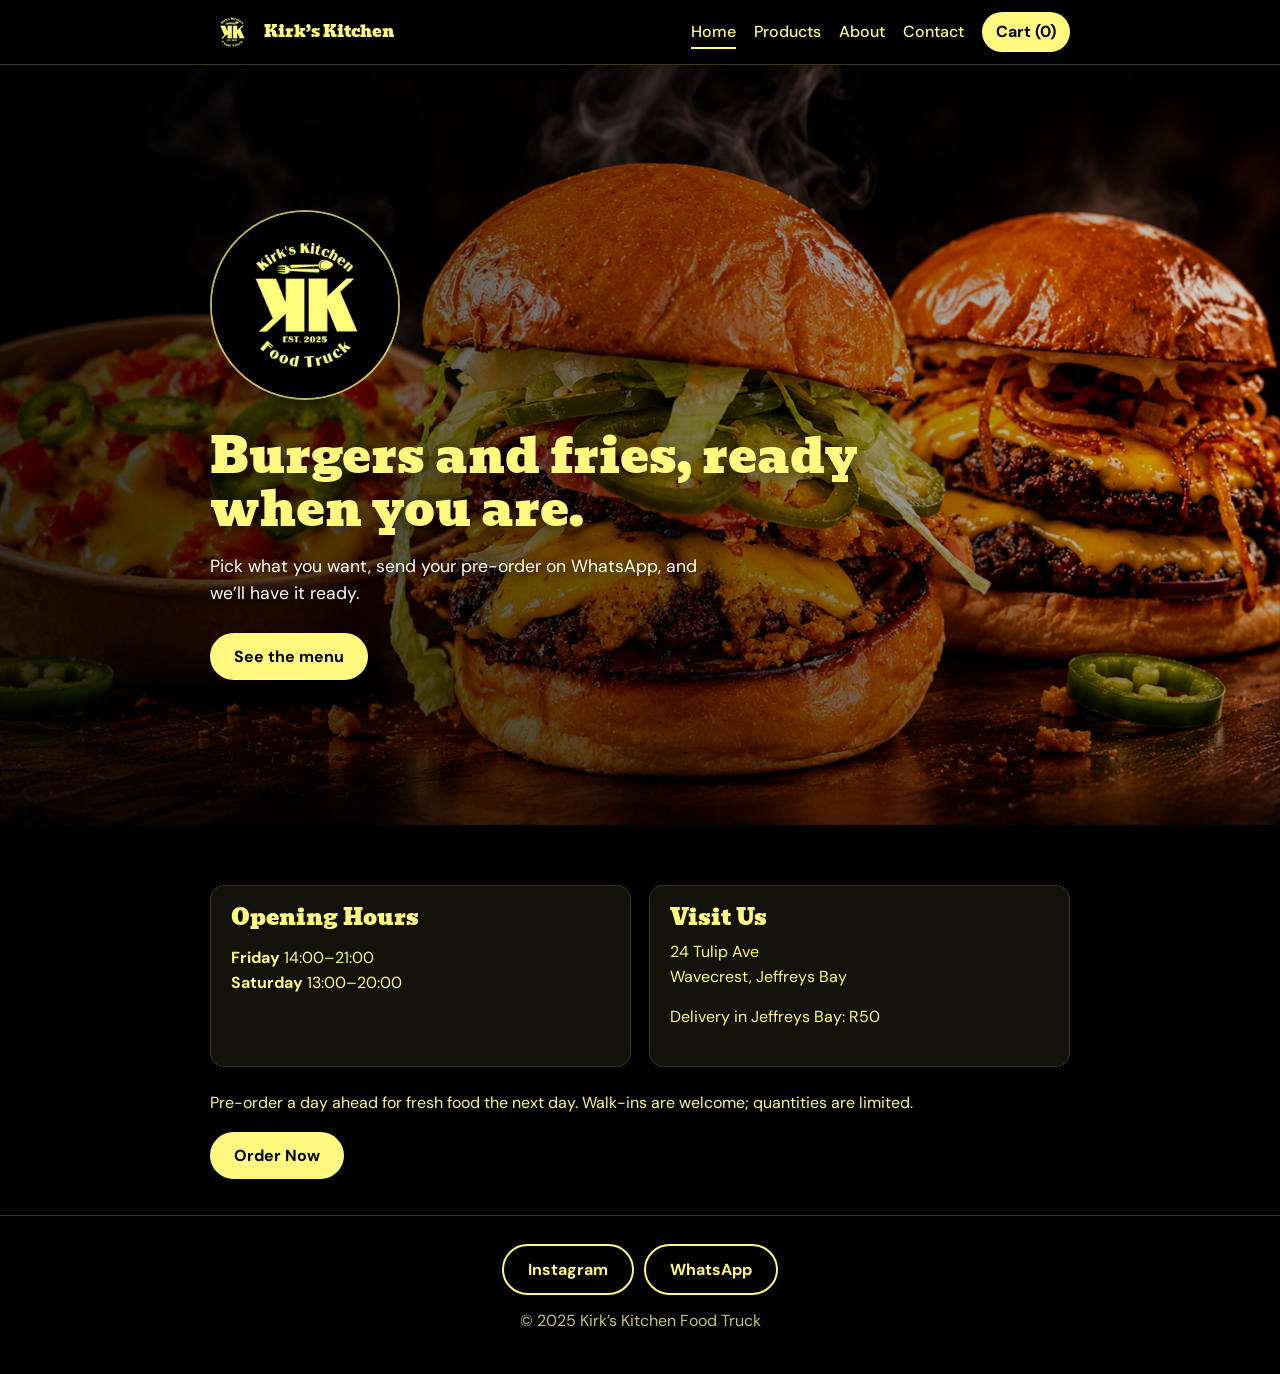
==== index.html @ d5ca97c8 "Add files via upload" ====
<!DOCTYPE html>
<html lang="en">
<head>
  <meta charset="utf-8">
  <meta name="viewport" content="width=device-width, initial-scale=1">
  <link rel="icon" type="image/png" href="logo.png">
  <meta name="description" content="Burgers and fries from Kirk’s Kitchen. Pre-order online for pickup.">
  <title>Kirk’s Kitchen – Home</title>
  <link rel="preconnect" href="https://fonts.googleapis.com">
  <link rel="preconnect" href="https://fonts.gstatic.com" crossorigin>
  <link href="https://fonts.googleapis.com/css2?family=Bevan&family=DM+Sans:wght@400;500;700&display=swap" rel="stylesheet">
  <link rel="stylesheet" href="site.css">
  <script src="site.js" defer></script>
</head>
<body>
  <header><div class="wrap">
    <a class="brand" href="index.html"><img src="logo.png" alt=""><span>Kirk’s Kitchen</span></a>
    <nav aria-label="Main"><a href="index.html" aria-current="page">Home</a><a href="products.html">Products</a><a href="about.html">About</a><a href="contact.html">Contact</a><a class="cartlink" href="cart.html">Cart (<span data-cart-count>0</span>)</a></nav>
  </div></header>
  <p id="site-error" class="err site-error wrap" role="alert" hidden></p>
  <main>
    <section class="hero">
      <img class="hero-photo" src="Assets/hero%20img.png" alt="" aria-hidden="true">
      <div class="wrap hero-content">
        <img class="hero-logo" src="logo.png" alt="Kirk’s Kitchen logo">
        <h1>Burgers and fries, ready when you are.</h1>
        <p>Pick what you want, send your pre-order on WhatsApp, and we’ll have it ready.</p>
        <a class="btn" href="products.html">See the menu</a>
      </div>
    </section>
    <section class="home-details"><div class="wrap">
      <div class="info-grid">
        <div class="panel">
          <h2>Opening Hours</h2>
          <p><strong>Friday</strong> 14:00–21:00<br><strong>Saturday</strong> 13:00–20:00</p>
        </div>
        <div class="panel">
          <h2>Visit Us</h2>
          <address>24 Tulip Ave<br>Wavecrest, Jeffreys Bay</address>
          <p>Delivery in Jeffreys Bay: R50</p>
        </div>
      </div>
      <p>Pre-order a day ahead for fresh food the next day. Walk-ins are welcome; quantities are limited.</p>
      <a class="btn" href="products.html">Order Now</a>
    </div></section>
  </main>
  <footer><div class="wrap">
    <div class="row"><a class="btn ghost" href="https://www.instagram.com/kirk.skitchen" target="_blank" rel="noopener">Instagram</a><a class="btn ghost" href="https://wa.me/27817310083" target="_blank" rel="noopener">WhatsApp</a></div>
    <div>© 2025 Kirk’s Kitchen Food Truck</div>
  </div></footer>
</body>
</html>
---- site.css ----
:root {
  color-scheme: dark;
  --bg: #000;
  --ink: #fffa7f;
  --dim: #c9c56a;
  --line: #3a3920;
  --panel: #12120a;
  --on: #000;
  box-sizing: border-box;
}

*, *::before, *::after { box-sizing: inherit; }
html { scroll-behavior: smooth; }
@keyframes rise-in {
  from { opacity: 0; transform: translateY(14px); }
  to { opacity: 1; transform: translateY(0); }
}
@keyframes hero-photo-in {
  from { opacity: .65; }
  to { opacity: 1; }
}
@keyframes hero-photo-drift {
  from { transform: scale(1); }
  to { transform: scale(1.045); }
}
body {
  margin: 0;
  background: var(--bg);
  color: var(--ink);
  font: 400 1rem/1.55 "DM Sans", system-ui, sans-serif;
}
h1, h2, h3 {
  margin: 0;
  font-family: Bevan, Georgia, serif;
  font-weight: 400;
  line-height: 1.1;
}
a { color: inherit; }
:focus-visible { outline: 3px solid var(--ink); outline-offset: 3px; }
.wrap { max-width: 900px; margin: 0 auto; padding: 0 20px; }

header {
  position: sticky;
  top: 0;
  z-index: 5;
  background: var(--bg);
  border-bottom: 1px solid var(--line);
}
header .wrap { display: flex; align-items: center; gap: 14px; min-height: 64px; }
header img { width: 44px; height: 44px; border-radius: 50%; }
header .brand {
  display: flex;
  align-items: center;
  gap: 10px;
  font-family: Bevan, Georgia, serif;
  text-decoration: none;
  white-space: nowrap;
}
nav {
  display: flex;
  align-items: center;
  gap: 18px;
  margin-left: auto;
  font-weight: 500;
}
nav a {
  position: relative;
  text-decoration: none;
  white-space: nowrap;
}
nav a:not(.cartlink)::after {
  position: absolute;
  right: 0;
  bottom: -5px;
  left: 0;
  height: 2px;
  background: var(--ink);
  content: "";
  transform: scaleX(0);
  transform-origin: left;
  transition: transform 180ms ease;
}
nav a:not(.cartlink):hover::after,
nav a:not(.cartlink)[aria-current="page"]::after { transform: scaleX(1); }
.cartlink {
  padding: 8px 14px;
  border-radius: 99px;
  background: var(--ink);
  color: var(--on);
  font-weight: 700;
  transition: transform 180ms ease, box-shadow 180ms ease;
}

main { min-height: 55vh; animation: rise-in 550ms ease-out both; }
section { padding: 36px 0; }
.hero {
  position: relative;
  display: grid;
  align-items: center;
  min-height: min(760px, calc(100vh - 64px));
  min-height: min(760px, calc(100svh - 64px));
  overflow: hidden;
  padding: clamp(44px, 7vw, 88px) 0;
  background: #17130f;
  text-align: left;
}
.hero::before {
  position: absolute;
  z-index: 1;
  inset: 0;
  background:
    linear-gradient(90deg, rgb(0 0 0 / 78%), rgb(0 0 0 / 48%) 56%, rgb(0 0 0 / 15%)),
    linear-gradient(0deg, rgb(0 0 0 / 35%), transparent 48%);
  content: "";
}
.hero img { width: min(300px, 72vw); height: auto; border-radius: 50%; }
.hero .hero-photo {
  position: absolute;
  z-index: 0;
  inset: 0;
  width: 100%;
  height: 100%;
  aspect-ratio: auto;
  border-radius: 0;
  object-fit: cover;
  box-shadow: none;
  animation: hero-photo-in 900ms ease-out both, hero-photo-drift 24s ease-in-out 900ms infinite alternate;
}
.hero-content { position: relative; z-index: 2; width: 100%; }
.hero img.hero-logo {
  width: min(190px, 42vw);
  margin: 0 0 24px;
  border: 2px solid rgb(255 250 127 / 72%);
  animation: rise-in 650ms 100ms ease-out both;
}
.hero h1 {
  max-width: 22ch;
  margin: 0;
  font-size: clamp(1.9rem, 7vw, 3rem);
  text-shadow: 0 2px 18px rgb(0 0 0 / 60%);
  animation: rise-in 650ms 200ms ease-out both;
}
.hero p {
  max-width: 42ch;
  margin: 16px 0 26px;
  color: #fff;
  font-size: 1.1rem;
  text-shadow: 0 2px 12px rgb(0 0 0 / 70%);
  animation: rise-in 650ms 300ms ease-out both;
}
.hero .btn { animation: rise-in 650ms 400ms ease-out both; }
h2 { margin-bottom: 10px; font-size: 1.9rem; }
h3 { font-size: 1.2rem; }
.btn {
  display: inline-block;
  border: 0;
  border-radius: 99px;
  padding: 13px 24px;
  background: var(--ink);
  color: var(--on);
  cursor: pointer;
  font: 700 1rem "DM Sans", sans-serif;
  text-decoration: none;
  transition: transform 180ms ease, box-shadow 180ms ease, background-color 180ms ease;
}
.btn.ghost { border: 2px solid var(--ink); background: none; color: var(--ink); }
.cat { margin: 30px 0 4px; color: var(--dim); font: 1.25rem Bevan, Georgia, serif; }
.item {
  display: grid;
  grid-template-columns: 1fr auto;
  align-items: center;
  gap: 4px 16px;
  padding: 16px 0;
  border-bottom: 1px solid var(--line);
  animation: rise-in 450ms ease-out both;
}
.item p { grid-column: 1; margin: 2px 0 0; color: var(--dim); font-size: .95rem; }
.item .price { font-size: 1.1rem; font-weight: 700; }
.item .act {
  display: flex;
  grid-column: 2;
  grid-row: 1 / span 2;
  flex-direction: column;
  align-items: flex-end;
  gap: 8px;
}
.qty { display: flex; align-items: center; gap: 10px; }
.qty button {
  width: 38px;
  height: 38px;
  border: 2px solid var(--ink);
  border-radius: 50%;
  background: none;
  color: var(--ink);
  cursor: pointer;
  font: 700 1.2rem/1 "DM Sans";
  transition: transform 160ms ease, background-color 160ms ease;
}
.qty output { min-width: 1.4ch; text-align: center; font-weight: 700; }
.add { padding: 9px 18px; }
.panel { padding: 20px; border: 1px solid var(--line); border-radius: 14px; background: var(--panel); }
.info-grid { display: grid; grid-template-columns: repeat(2, minmax(0, 1fr)); gap: 18px; margin: 24px 0; }
.info-grid h2 { font-size: 1.35rem; }
address { font-style: normal; }
.lines { margin: 0 0 14px; padding: 0; list-style: none; }
.lines li {
  display: flex;
  justify-content: space-between;
  gap: 12px;
  padding: 8px 0;
  border-bottom: 1px dashed var(--line);
  animation: rise-in 350ms ease-out both;
}
.total { display: flex; justify-content: space-between; margin-bottom: 18px; font-size: 1.2rem; font-weight: 700; }
label { display: block; margin: 12px 0 4px; font-weight: 500; }
input, textarea {
  width: 100%;
  padding: 11px 12px;
  border: 2px solid var(--line);
  border-radius: 10px;
  background: #000;
  color: var(--ink);
  font: inherit;
}
input:focus, textarea:focus { border-color: var(--ink); outline: none; }
.err { min-height: 1.4em; margin: 10px 0 0; color: #ffb4a8; }
.done { display: none; margin-top: 18px; }
.done textarea { height: 170px; margin: 8px 0 12px; }
.row { display: flex; flex-wrap: wrap; gap: 10px; }
.contact-actions { margin-top: 18px; }
footer {
  padding: 28px 0 40px;
  border-top: 1px solid var(--line);
  color: var(--dim);
  text-align: center;
}
footer .row { justify-content: center; margin-bottom: 14px; }
.bar {
  position: fixed;
  z-index: 6;
  right: 0;
  bottom: 0;
  left: 0;
  display: none;
  align-items: center;
  justify-content: space-between;
  padding: 10px 20px calc(10px + env(safe-area-inset-bottom, 0px));
  background: var(--ink);
  color: var(--on);
  font-weight: 700;
  text-decoration: none;
}
.site-error { max-width: 900px; }

@media (hover: hover) {
  nav .cartlink:hover { transform: translateY(-2px); box-shadow: 0 6px 18px rgb(255 250 127 / 20%); }
  .btn:hover { transform: translateY(-2px); box-shadow: 0 10px 24px rgb(0 0 0 / 28%); }
  .item:hover { border-bottom-color: var(--ink); background: rgb(255 250 127 / 3%); }
  .qty button:hover { transform: scale(1.08); background: rgb(255 250 127 / 12%); }
}
.btn:active, .cartlink:active { transform: translateY(0) scale(.98); }

@media (max-width: 700px) {
  header .wrap { flex-wrap: wrap; justify-content: center; gap: 8px; padding-top: 8px; padding-bottom: 8px; }
  header img { width: 38px; height: 38px; }
  nav { width: 100%; justify-content: center; gap: 10px; margin-left: 0; font-size: .9rem; }
  nav .cartlink { padding: 7px 10px; }
  .hero { min-height: calc(100vh - 100px); min-height: calc(100svh - 100px); }
  .hero::before {
    background:
      linear-gradient(180deg, rgb(0 0 0 / 48%), rgb(0 0 0 / 62%)),
      linear-gradient(0deg, rgb(0 0 0 / 28%), transparent 55%);
  }
  .hero-content { text-align: center; }
  .hero img.hero-logo { margin: 0 auto 24px; }
  .hero h1, .hero p { margin-left: auto; margin-right: auto; }
  .info-grid { grid-template-columns: 1fr; }
}
@media (max-width: 360px) {
  nav { gap: 7px; font-size: .82rem; }
}
@media (prefers-reduced-motion: reduce) {
  *, *::before, *::after {
    animation-delay: 0ms !important;
    animation-duration: .01ms !important;
    animation-iteration-count: 1 !important;
    scroll-behavior: auto !important;
    transition-duration: .01ms !important;
  }
}
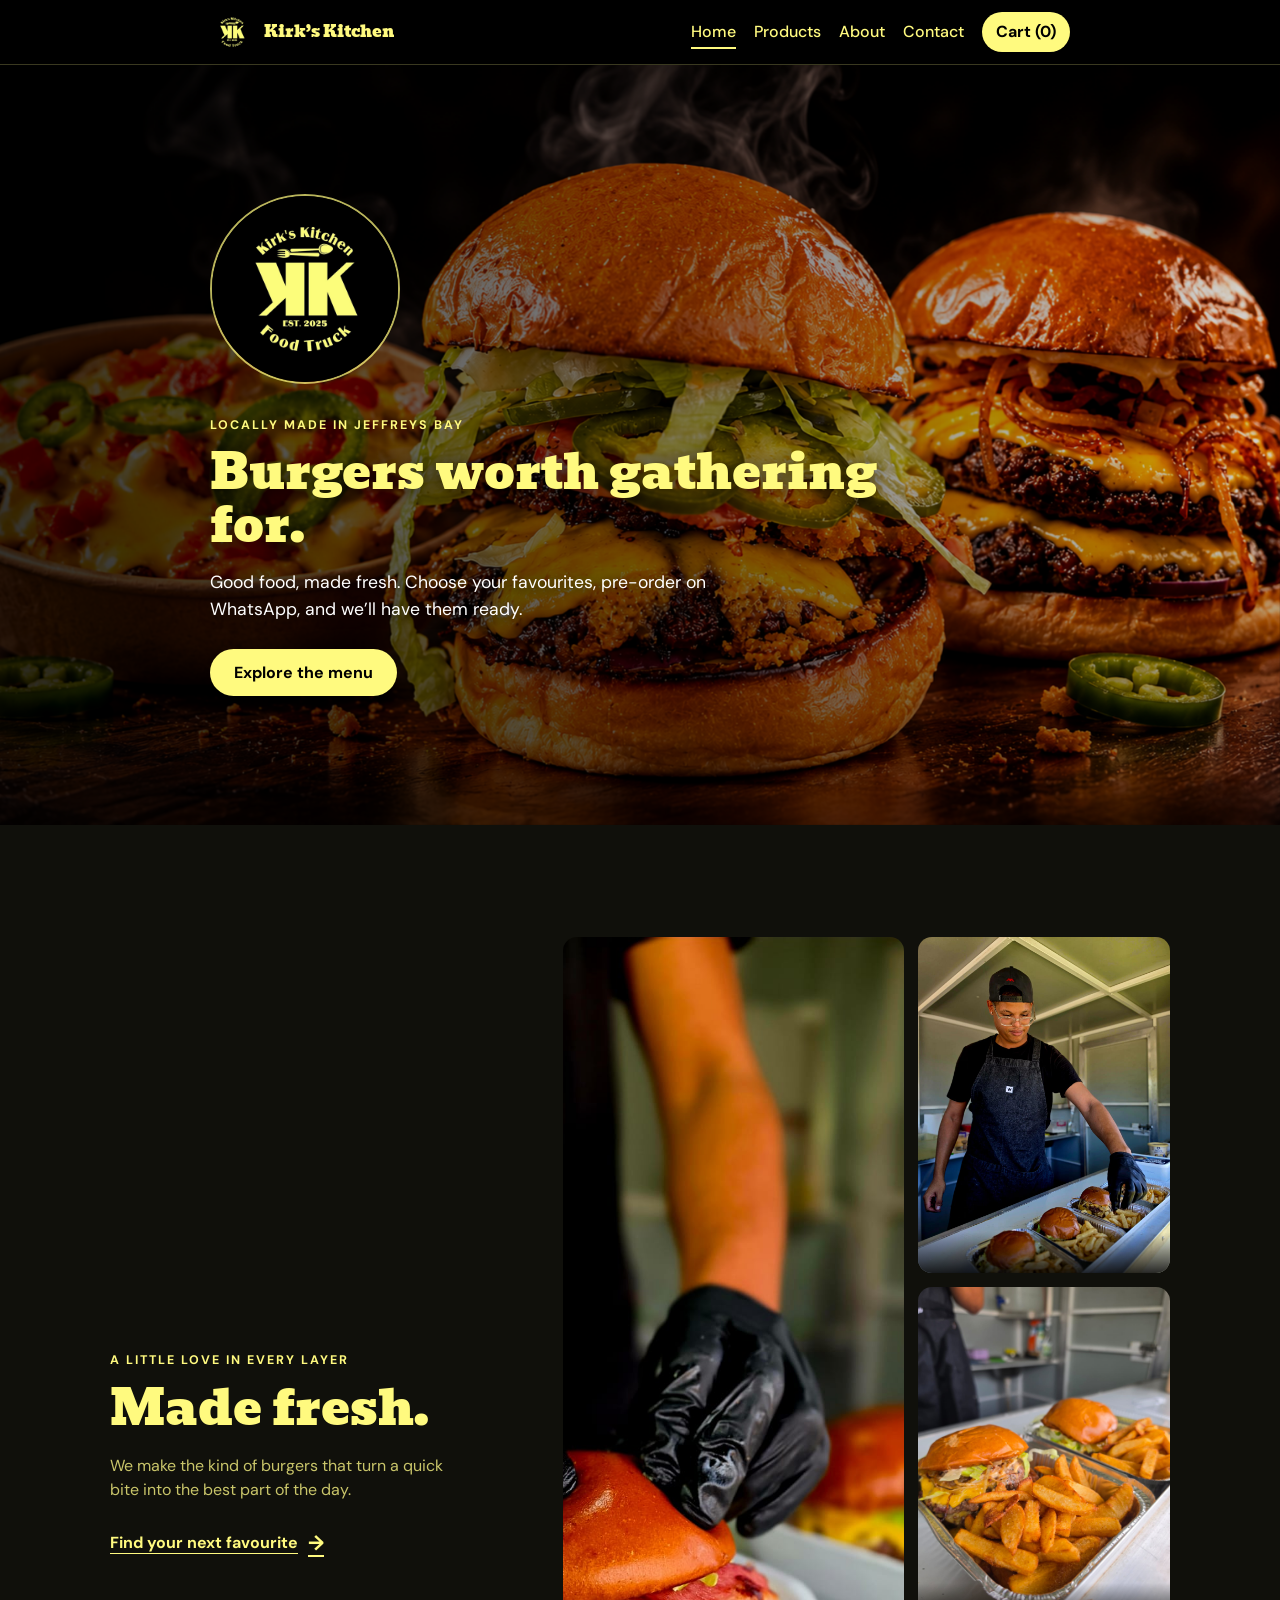
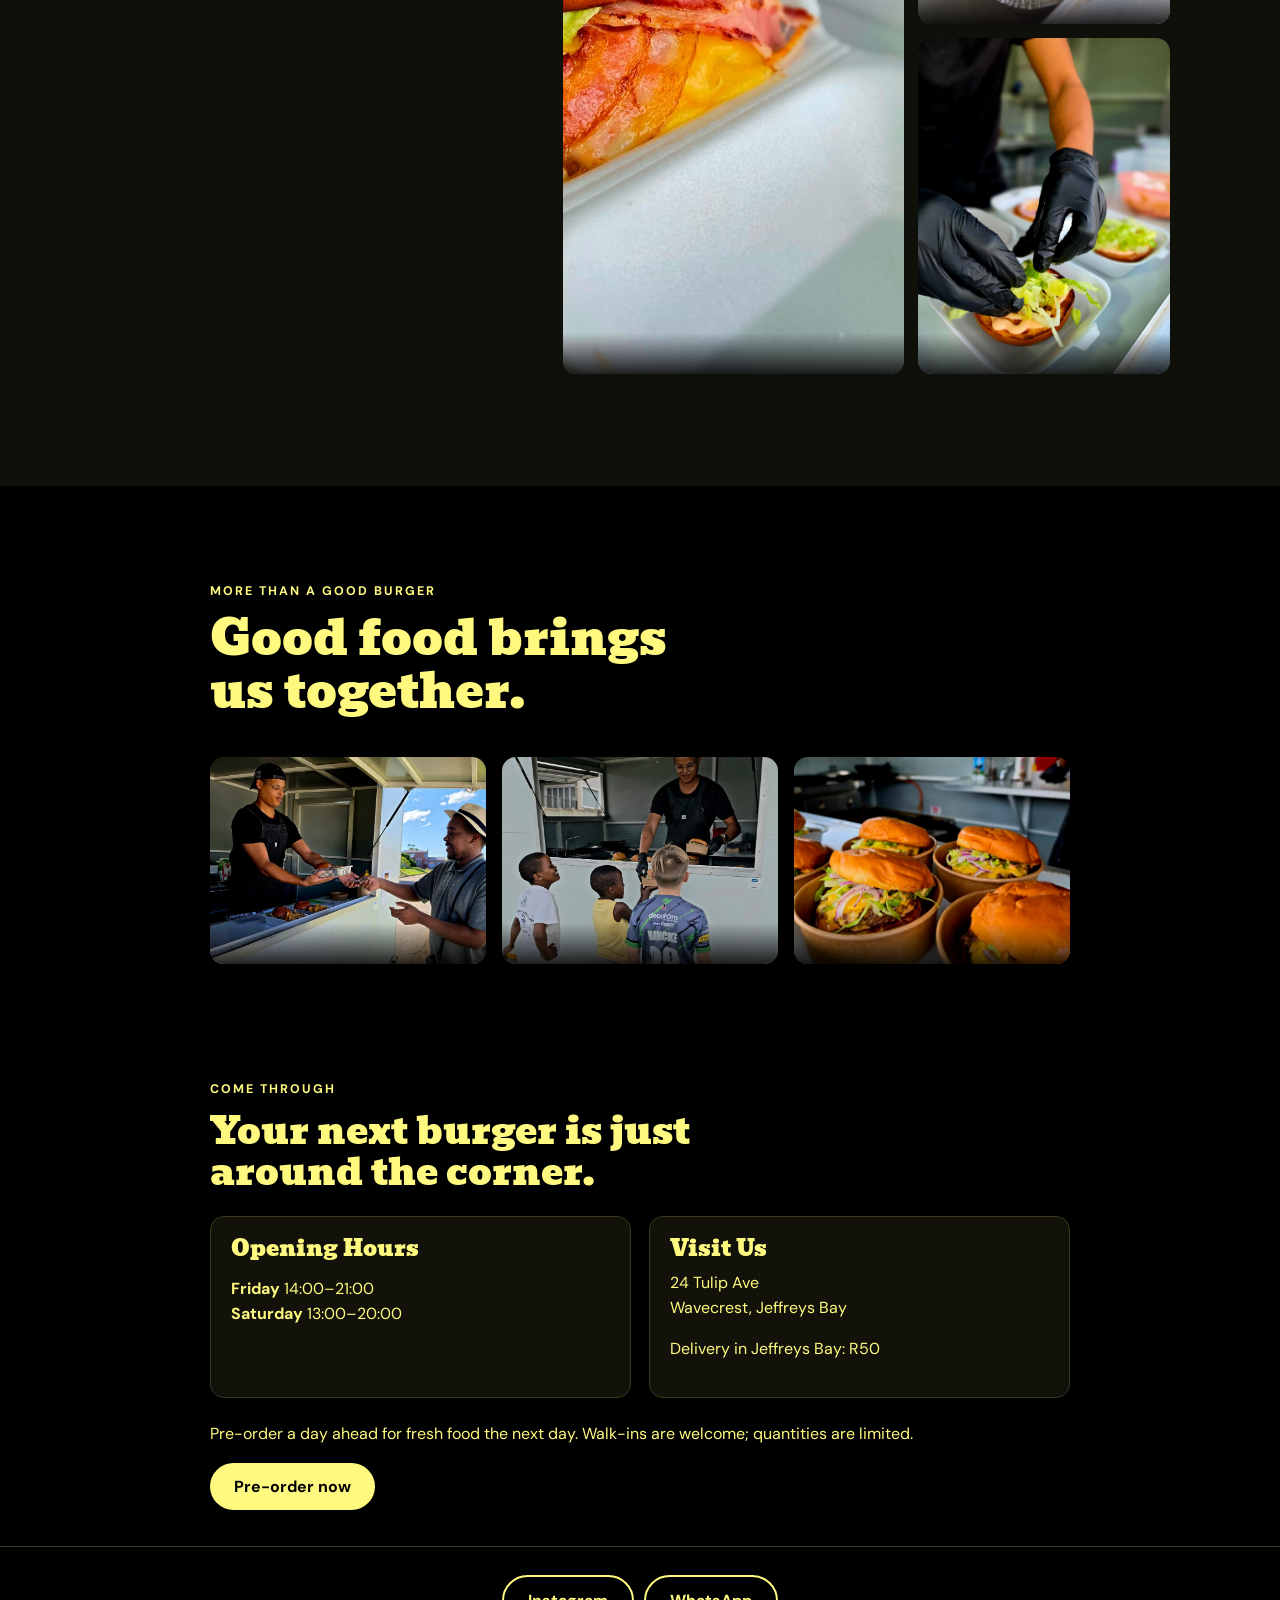
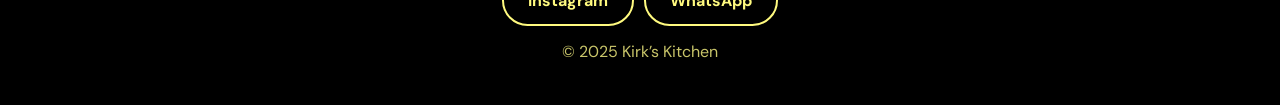
==== commit 90153d4d: "Add files via upload" ====
--- a/index.html
+++ b/index.html
@@ -15,20 +15,81 @@
 <body>
   <header><div class="wrap">
     <a class="brand" href="index.html"><img src="logo.png" alt=""><span>Kirk’s Kitchen</span></a>
-    <nav aria-label="Main"><a href="index.html" aria-current="page">Home</a><a href="products.html">Products</a><a href="about.html">About</a><a href="contact.html">Contact</a><a class="cartlink" href="cart.html">Cart (<span data-cart-count>0</span>)</a></nav>
+    <button class="nav-toggle" type="button" aria-expanded="false" aria-controls="primary-navigation" aria-label="Open menu"><span></span><span></span><span></span></button>
+    <nav id="primary-navigation" aria-label="Main"><a href="index.html" aria-current="page">Home</a><a href="products.html">Products</a><a href="about.html">About</a><a href="contact.html">Contact</a><a class="cartlink" href="cart.html">Cart (<span data-cart-count>0</span>)</a></nav>
   </div></header>
   <p id="site-error" class="err site-error wrap" role="alert" hidden></p>
   <main>
     <section class="hero">
-      <img class="hero-photo" src="Assets/hero%20img.png" alt="" aria-hidden="true">
+      <img class="hero-photo" src="Assets/hero img.png" alt="" aria-hidden="true">
       <div class="wrap hero-content">
         <img class="hero-logo" src="logo.png" alt="Kirk’s Kitchen logo">
-        <h1>Burgers and fries, ready when you are.</h1>
-        <p>Pick what you want, send your pre-order on WhatsApp, and we’ll have it ready.</p>
-        <a class="btn" href="products.html">See the menu</a>
+        <p class="hero-kicker">Locally made in Jeffreys Bay</p>
+        <h1>Burgers worth gathering for.</h1>
+        <p>Good food, made fresh. Choose your favourites, pre-order on WhatsApp, and we’ll have them ready.</p>
+        <div class="hero-actions">
+          <a class="btn" href="products.html">Explore the menu</a>
+        </div>
+      </div>
+    </section>
+    <section class="home-feature" id="our-kitchen">
+      <div class="wrap feature-layout">
+        <div class="feature-copy">
+          <p class="section-kicker">A little love in every layer</p>
+          <h2>Made fresh.</h2>
+          <p>We make the kind of burgers that turn a quick bite into the best part of the day.</p>
+          <a class="text-link" href="products.html">Find your next favourite <span aria-hidden="true">→</span></a>
+        </div>
+        <div class="food-collage" aria-label="Fresh burgers and kitchen moments">
+          <figure class="collage-card collage-feature">
+            <img src="Assets/business%20assets/7.jpeg" alt="A freshly made double cheeseburger piled high with melted cheese">
+            <figcaption></figcaption>
+          </figure>
+          <figure class="collage-card collage-prep">
+            <img src="Assets/business%20assets/2.jpeg" alt="Kirk preparing a fresh burger in the kitchen">
+            <figcaption></figcaption>
+          </figure>
+          <figure class="collage-card collage-fries">
+            <img src="Assets/business%20assets/3.jpeg" alt="Golden loaded fries served alongside a cheeseburger">
+            <figcaption></figcaption>
+          </figure>
+          <figure class="collage-card collage-hands">
+            <img src="Assets/business%20assets/4.jpeg" alt="A burger being carefully assembled by hand">
+            <figcaption></figcaption>
+          </figure>
+        </div>
+      </div>
+    </section>
+    <section class="home-community">
+      <div class="wrap">
+        <div class="community-heading">
+          <div>
+            <p class="section-kicker">More than a good burger</p>
+            <h2>Good food brings us together.</h2>
+          </div>
+          <p></p>
+        </div>
+        <div class="community-grid">
+          <figure class="community-card">
+            <img src="Assets/business%20assets/1.jpeg" alt="A freshly prepared order being handed across the counter">
+            <figcaption></figcaption>
+          </figure>
+          <figure class="community-card">
+            <img src="Assets/business%20assets/5.jpeg" alt="Local kids stopping by the kitchen for a meal">
+            <figcaption></figcaption>
+          </figure>
+          <figure class="community-card">
+            <img src="Assets/business%20assets/6.jpeg" alt="A spread of burgers ready to share">
+            <figcaption></figcaption>
+          </figure>
+        </div>
       </div>
     </section>
     <section class="home-details"><div class="wrap">
+      <div class="details-heading">
+        <p class="section-kicker">Come through</p>
+        <h2>Your next burger is just around the corner.</h2>
+      </div>
       <div class="info-grid">
         <div class="panel">
           <h2>Opening Hours</h2>
@@ -41,12 +102,12 @@
         </div>
       </div>
       <p>Pre-order a day ahead for fresh food the next day. Walk-ins are welcome; quantities are limited.</p>
-      <a class="btn" href="products.html">Order Now</a>
+      <a class="btn" href="products.html">Pre-order now</a>
     </div></section>
   </main>
   <footer><div class="wrap">
     <div class="row"><a class="btn ghost" href="https://www.instagram.com/kirk.skitchen" target="_blank" rel="noopener">Instagram</a><a class="btn ghost" href="https://wa.me/27817310083" target="_blank" rel="noopener">WhatsApp</a></div>
-    <div>© 2025 Kirk’s Kitchen Food Truck</div>
+    <div>© 2025 Kirk’s Kitchen</div>
   </div></footer>
 </body>
 </html>
--- a/site.css
+++ b/site.css
@@ -56,6 +56,30 @@
   text-decoration: none;
   white-space: nowrap;
 }
+.nav-toggle {
+  display: none;
+  width: 48px;
+  height: 48px;
+  flex-direction: column;
+  align-items: center;
+  justify-content: center;
+  gap: 5px;
+  border: 1px solid var(--line);
+  border-radius: 12px;
+  background: var(--panel);
+  color: var(--ink);
+  cursor: pointer;
+}
+.nav-toggle span {
+  width: 20px;
+  height: 2px;
+  border-radius: 2px;
+  background: currentColor;
+  transition: transform 180ms ease, opacity 180ms ease;
+}
+.nav-toggle[aria-expanded="true"] span:first-child { transform: translateY(7px) rotate(45deg); }
+.nav-toggle[aria-expanded="true"] span:nth-child(2) { opacity: 0; }
+.nav-toggle[aria-expanded="true"] span:last-child { transform: translateY(-7px) rotate(-45deg); }
 nav {
   display: flex;
   align-items: center;
@@ -123,6 +147,7 @@
   aspect-ratio: auto;
   border-radius: 0;
   object-fit: cover;
+  object-position: center 58%;
   box-shadow: none;
   animation: hero-photo-in 900ms ease-out both, hero-photo-drift 24s ease-in-out 900ms infinite alternate;
 }
@@ -133,6 +158,15 @@
   border: 2px solid rgb(255 250 127 / 72%);
   animation: rise-in 650ms 100ms ease-out both;
 }
+.hero-kicker, .section-kicker {
+  margin: 0 0 12px;
+  color: var(--ink);
+  font-size: .78rem;
+  font-weight: 700;
+  letter-spacing: .16em;
+  text-transform: uppercase;
+}
+.hero-kicker { animation: rise-in 650ms 150ms ease-out both; }
 .hero h1 {
   max-width: 22ch;
   margin: 0;
@@ -140,7 +174,7 @@
   text-shadow: 0 2px 18px rgb(0 0 0 / 60%);
   animation: rise-in 650ms 200ms ease-out both;
 }
-.hero p {
+.hero-content > p:not(.hero-kicker) {
   max-width: 42ch;
   margin: 16px 0 26px;
   color: #fff;
@@ -149,8 +183,62 @@
   animation: rise-in 650ms 300ms ease-out both;
 }
 .hero .btn { animation: rise-in 650ms 400ms ease-out both; }
+.hero-actions { display: flex; flex-wrap: wrap; gap: 12px; }
+.hero-actions .btn.ghost { border-color: rgb(255 250 127 / 78%); background: rgb(0 0 0 / 18%); }
 h2 { margin-bottom: 10px; font-size: 1.9rem; }
 h3 { font-size: 1.2rem; }
+.home-feature { padding: clamp(64px, 9vw, 112px) 0; background: #10100b; }
+.feature-layout { display: grid; grid-template-columns: minmax(230px, .75fr) minmax(0, 1.25fr); align-items: center; gap: clamp(36px, 7vw, 88px); max-width: 1100px; }
+.feature-copy h2, .community-heading h2, .details-heading h2 { max-width: 15ch; font-size: clamp(2rem, 4vw, 3rem); }
+.feature-copy > p:not(.section-kicker) { max-width: 38ch; margin: 18px 0 24px; color: var(--dim); }
+.text-link { display: inline-flex; align-items: center; gap: 10px; font-weight: 700; text-decoration-color: var(--ink); text-underline-offset: 5px; }
+.text-link span { font-size: 1.3rem; transition: transform 180ms ease; }
+.food-collage { display: grid; grid-template-columns: 1.15fr .85fr; grid-template-rows: repeat(3, minmax(130px, 1fr)); gap: 14px; }
+.collage-card, .community-card { position: relative; min-width: 0; overflow: hidden; margin: 0; border-radius: 14px; background: var(--panel); }
+.collage-card img, .community-card img { display: block; width: 100%; height: 100%; object-fit: cover; transition: transform 500ms ease; }
+.collage-feature { grid-row: 1 / span 3; }
+.collage-feature img { object-position: 54% center; }
+.collage-prep img { object-position: center 35%; }
+.collage-fries img { object-position: center 70%; }
+.collage-card figcaption, .community-card figcaption {
+  position: absolute;
+  right: 0;
+  bottom: 0;
+  left: 0;
+  padding: 28px 14px 13px;
+  background: linear-gradient(transparent, rgb(0 0 0 / 82%));
+  color: #fff;
+  font-size: .86rem;
+  font-weight: 700;
+}
+.home-community { padding: clamp(58px, 8vw, 96px) 0; }
+.community-heading { display: flex; align-items: end; justify-content: space-between; gap: 24px; margin-bottom: 28px; }
+.community-heading > p { max-width: 30ch; margin: 0 0 6px; color: var(--dim); }
+.community-grid { display: grid; grid-template-columns: repeat(3, minmax(0, 1fr)); gap: 16px; }
+.community-card { aspect-ratio: 4 / 3; }
+.community-card img { object-position: center 42%; }
+.community-card:nth-child(2) img { object-position: center 35%; }
+.community-card:nth-child(3) img { object-position: center 65%; }
+.home-details { padding-top: 20px; }
+.details-heading { margin-bottom: 22px; }
+.details-heading h2 { max-width: 24ch; font-size: clamp(1.7rem, 3vw, 2.3rem); }
+html.scroll-motion .home-feature .collage-card,
+html.scroll-motion .home-community .community-card {
+  opacity: 0;
+  transform: translateY(36px) scale(.96);
+  transition: opacity 700ms ease, transform 850ms cubic-bezier(.2, .75, .25, 1);
+}
+html.scroll-motion .food-collage .collage-card:nth-child(2),
+html.scroll-motion .community-grid .community-card:nth-child(2) { transition-delay: 110ms; }
+html.scroll-motion .food-collage .collage-card:nth-child(3),
+html.scroll-motion .community-grid .community-card:nth-child(3) { transition-delay: 220ms; }
+html.scroll-motion .food-collage .collage-card:nth-child(4) { transition-delay: 330ms; }
+html.scroll-motion .collage-card img,
+html.scroll-motion .community-card img { transform: scale(1.08); transition: transform 1100ms cubic-bezier(.2, .75, .25, 1); }
+html.scroll-motion .collage-card.is-visible,
+html.scroll-motion .community-card.is-visible { opacity: 1; transform: translateY(0) scale(1); }
+html.scroll-motion .collage-card.is-visible:not(:hover) img,
+html.scroll-motion .community-card.is-visible:not(:hover) img { transform: scale(1); }
 .btn {
   display: inline-block;
   border: 0;
@@ -161,9 +249,10 @@
   cursor: pointer;
   font: 700 1rem "DM Sans", sans-serif;
   text-decoration: none;
-  transition: transform 180ms ease, box-shadow 180ms ease, background-color 180ms ease;
+  transition: transform 180ms ease, box-shadow 180ms ease, background-size 260ms ease, color 180ms ease;
 }
 .btn.ghost { border: 2px solid var(--ink); background: none; color: var(--ink); }
+.btn:not(.ghost) { background-image: linear-gradient(var(--on), var(--on)); background-repeat: no-repeat; background-size: 0 100%; }
 .cat { margin: 30px 0 4px; color: var(--dim); font: 1.25rem Bevan, Georgia, serif; }
 .item {
   display: grid;
@@ -255,16 +344,25 @@
 @media (hover: hover) {
   nav .cartlink:hover { transform: translateY(-2px); box-shadow: 0 6px 18px rgb(255 250 127 / 20%); }
   .btn:hover { transform: translateY(-2px); box-shadow: 0 10px 24px rgb(0 0 0 / 28%); }
+  .btn:not(.ghost):hover, .btn:not(.ghost):focus-visible { background-size: 100% 100%; color: var(--ink); }
+  .text-link:hover span { transform: translateX(4px); }
+  .collage-card:hover img, .community-card:hover img { transform: scale(1.04); }
   .item:hover { border-bottom-color: var(--ink); background: rgb(255 250 127 / 3%); }
   .qty button:hover { transform: scale(1.08); background: rgb(255 250 127 / 12%); }
 }
 .btn:active, .cartlink:active { transform: translateY(0) scale(.98); }
 
 @media (max-width: 700px) {
-  header .wrap { flex-wrap: wrap; justify-content: center; gap: 8px; padding-top: 8px; padding-bottom: 8px; }
+  header .wrap { position: relative; flex-wrap: wrap; justify-content: space-between; gap: 8px; padding-top: 8px; padding-bottom: 8px; }
   header img { width: 38px; height: 38px; }
-  nav { width: 100%; justify-content: center; gap: 10px; margin-left: 0; font-size: .9rem; }
-  nav .cartlink { padding: 7px 10px; }
+  html.js .nav-toggle { display: inline-flex; }
+  nav { width: 100%; flex-direction: column; align-items: stretch; gap: 4px; margin-left: 0; font-size: 1rem; }
+  html.js nav { display: none; }
+  html.js nav.open { display: flex; }
+  nav a { display: flex; min-height: 44px; align-items: center; padding: 10px 12px; border-radius: 10px; }
+  nav a:not(.cartlink)::after { display: none; }
+  nav a[aria-current="page"] { background: rgb(255 250 127 / 8%); }
+  nav .cartlink { justify-content: center; padding: 10px 12px; }
   .hero { min-height: calc(100vh - 100px); min-height: calc(100svh - 100px); }
   .hero::before {
     background:
@@ -274,7 +372,24 @@
   .hero-content { text-align: center; }
   .hero img.hero-logo { margin: 0 auto 24px; }
   .hero h1, .hero p { margin-left: auto; margin-right: auto; }
+  .hero-actions { justify-content: center; }
+  .feature-layout { grid-template-columns: 1fr; }
+  .feature-copy { max-width: 50ch; }
+  .food-collage { grid-template-rows: repeat(3, minmax(130px, 30vw)); }
+  .community-heading { align-items: start; flex-direction: column; gap: 4px; }
   .info-grid { grid-template-columns: 1fr; }
+}
+@media (max-width: 480px) {
+  .hero-actions { flex-direction: column; align-items: stretch; }
+  .hero-actions .btn { text-align: center; }
+  .food-collage { grid-template-columns: 1fr 1fr; grid-template-rows: minmax(200px, 1.15fr) repeat(2, minmax(130px, .85fr)); gap: 9px; }
+  .collage-feature { grid-column: 1 / -1; grid-row: auto; }
+  .collage-hands { grid-column: 1 / -1; }
+  .collage-feature img { object-position: center 57%; }
+  .collage-prep img { object-position: center 38%; }
+  .collage-fries img { object-position: center 67%; }
+  .community-grid { grid-template-columns: 1fr; gap: 12px; }
+  .community-card { aspect-ratio: 16 / 10; }
 }
 @media (max-width: 360px) {
   nav { gap: 7px; font-size: .82rem; }
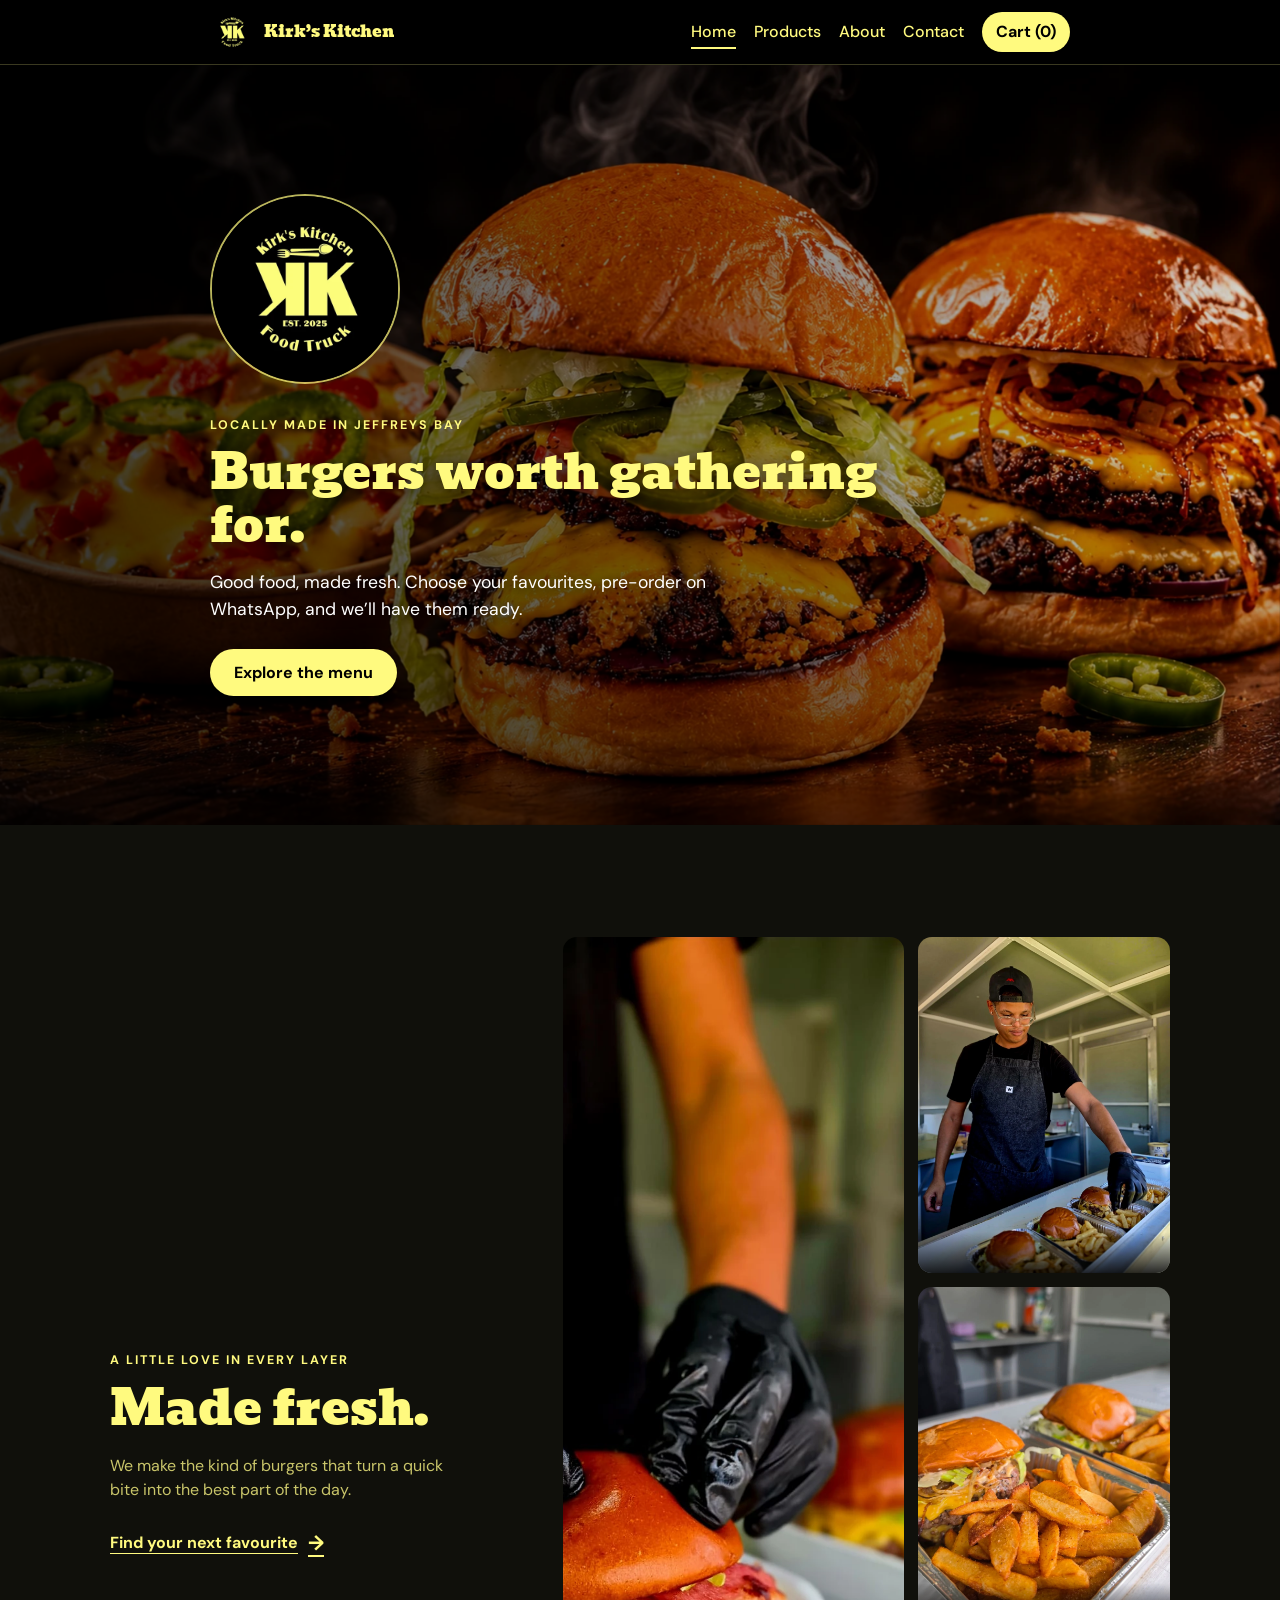
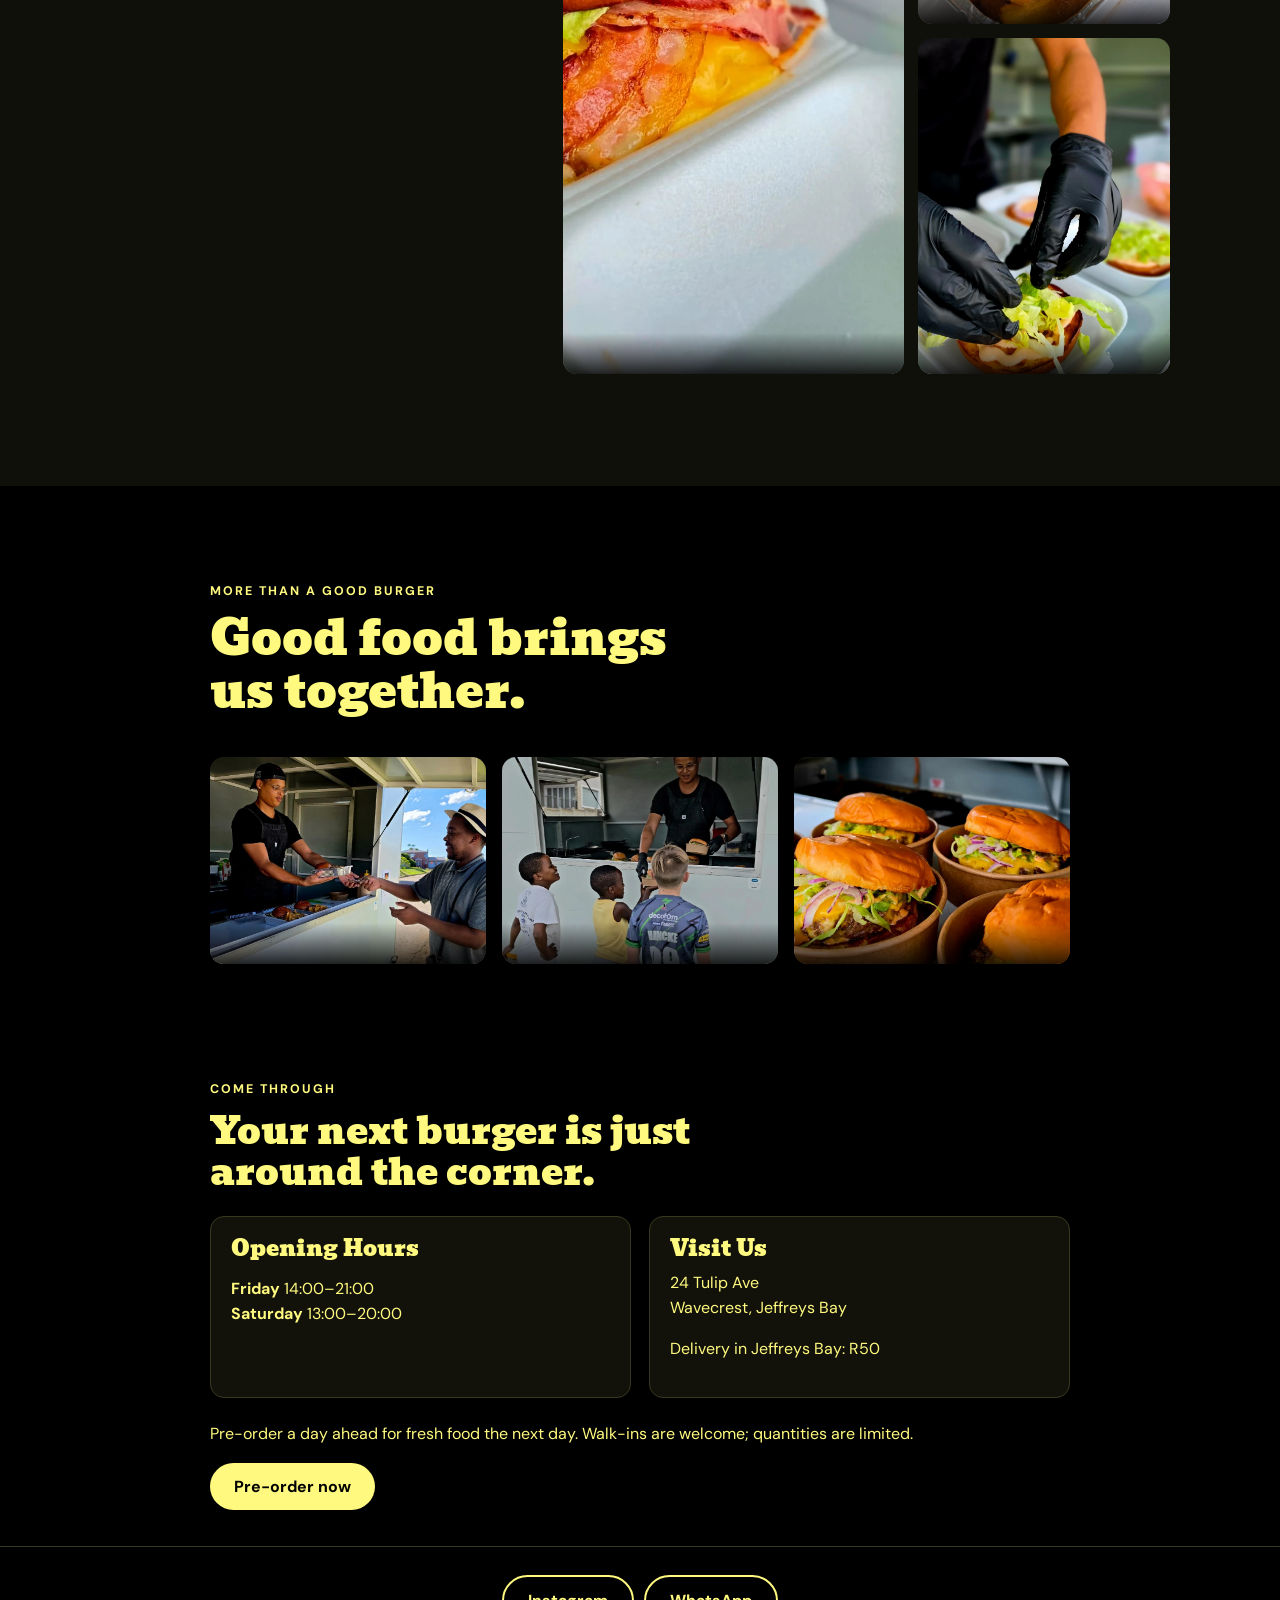
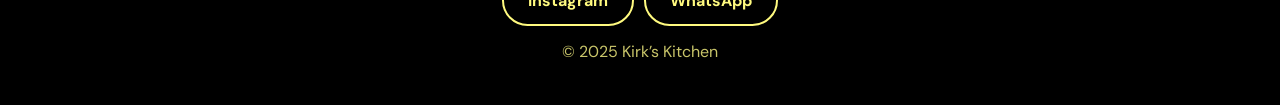
==== commit 88e0cc38: "Add files via upload" ====
--- a/index.html
+++ b/index.html
@@ -3,7 +3,7 @@
 <head>
   <meta charset="utf-8">
   <meta name="viewport" content="width=device-width, initial-scale=1">
-  <link rel="icon" type="image/png" href="logo.png">
+  <link rel="icon" type="image/png" href="logo.webp">
   <meta name="description" content="Burgers and fries from Kirk’s Kitchen. Pre-order online for pickup.">
   <title>Kirk’s Kitchen – Home</title>
   <link rel="preconnect" href="https://fonts.googleapis.com">
@@ -21,9 +21,9 @@
   <p id="site-error" class="err site-error wrap" role="alert" hidden></p>
   <main>
     <section class="hero">
-      <img class="hero-photo" src="Assets/hero img.png" alt="" aria-hidden="true">
+      <img class="hero-photo" src="Assets/hero img.webp" alt="" aria-hidden="true">
       <div class="wrap hero-content">
-        <img class="hero-logo" src="logo.png" alt="Kirk’s Kitchen logo">
+        <img class="hero-logo" src="logo.webp" alt="Kirk’s Kitchen logo">
         <p class="hero-kicker">Locally made in Jeffreys Bay</p>
         <h1>Burgers worth gathering for.</h1>
         <p>Good food, made fresh. Choose your favourites, pre-order on WhatsApp, and we’ll have them ready.</p>
@@ -42,19 +42,19 @@
         </div>
         <div class="food-collage" aria-label="Fresh burgers and kitchen moments">
           <figure class="collage-card collage-feature">
-            <img src="Assets/business%20assets/7.jpeg" alt="A freshly made double cheeseburger piled high with melted cheese">
+            <img src="Assets/business%20assets/7.webp" alt="A freshly made double cheeseburger piled high with melted cheese">
             <figcaption></figcaption>
           </figure>
           <figure class="collage-card collage-prep">
-            <img src="Assets/business%20assets/2.jpeg" alt="Kirk preparing a fresh burger in the kitchen">
+            <img src="Assets/business%20assets/2.webp" alt="Kirk preparing a fresh burger in the kitchen">
             <figcaption></figcaption>
           </figure>
           <figure class="collage-card collage-fries">
-            <img src="Assets/business%20assets/3.jpeg" alt="Golden loaded fries served alongside a cheeseburger">
+            <img src="Assets/business%20assets/3.webp" alt="Golden loaded fries served alongside a cheeseburger">
             <figcaption></figcaption>
           </figure>
           <figure class="collage-card collage-hands">
-            <img src="Assets/business%20assets/4.jpeg" alt="A burger being carefully assembled by hand">
+            <img src="Assets/business%20assets/4.webp" alt="A burger being carefully assembled by hand">
             <figcaption></figcaption>
           </figure>
         </div>
@@ -71,15 +71,15 @@
         </div>
         <div class="community-grid">
           <figure class="community-card">
-            <img src="Assets/business%20assets/1.jpeg" alt="A freshly prepared order being handed across the counter">
+            <img src="Assets/business%20assets/1.webp" alt="A freshly prepared order being handed across the counter">
             <figcaption></figcaption>
           </figure>
           <figure class="community-card">
-            <img src="Assets/business%20assets/5.jpeg" alt="Local kids stopping by the kitchen for a meal">
+            <img src="Assets/business%20assets/5.webp" alt="Local kids stopping by the kitchen for a meal">
             <figcaption></figcaption>
           </figure>
           <figure class="community-card">
-            <img src="Assets/business%20assets/6.jpeg" alt="A spread of burgers ready to share">
+            <img src="Assets/business%20assets/6.webp" alt="A spread of burgers ready to share">
             <figcaption></figcaption>
           </figure>
         </div>
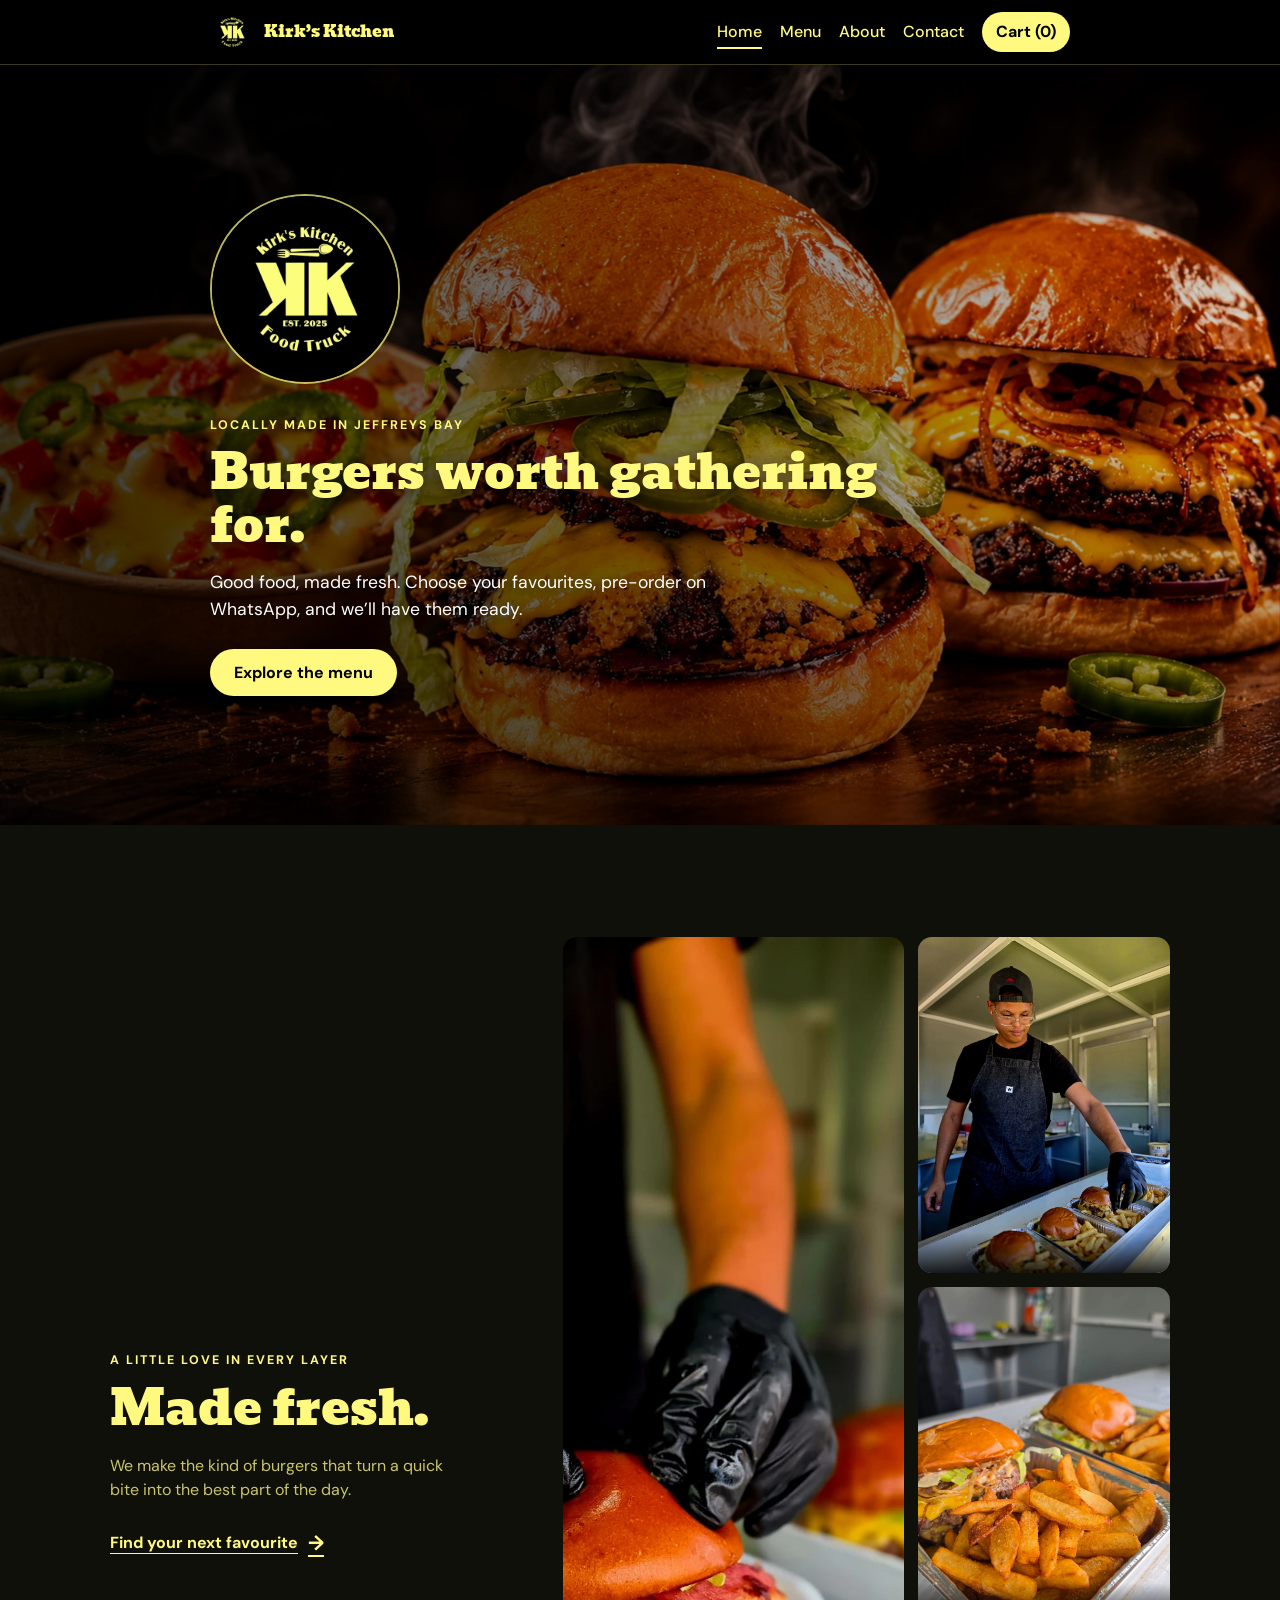
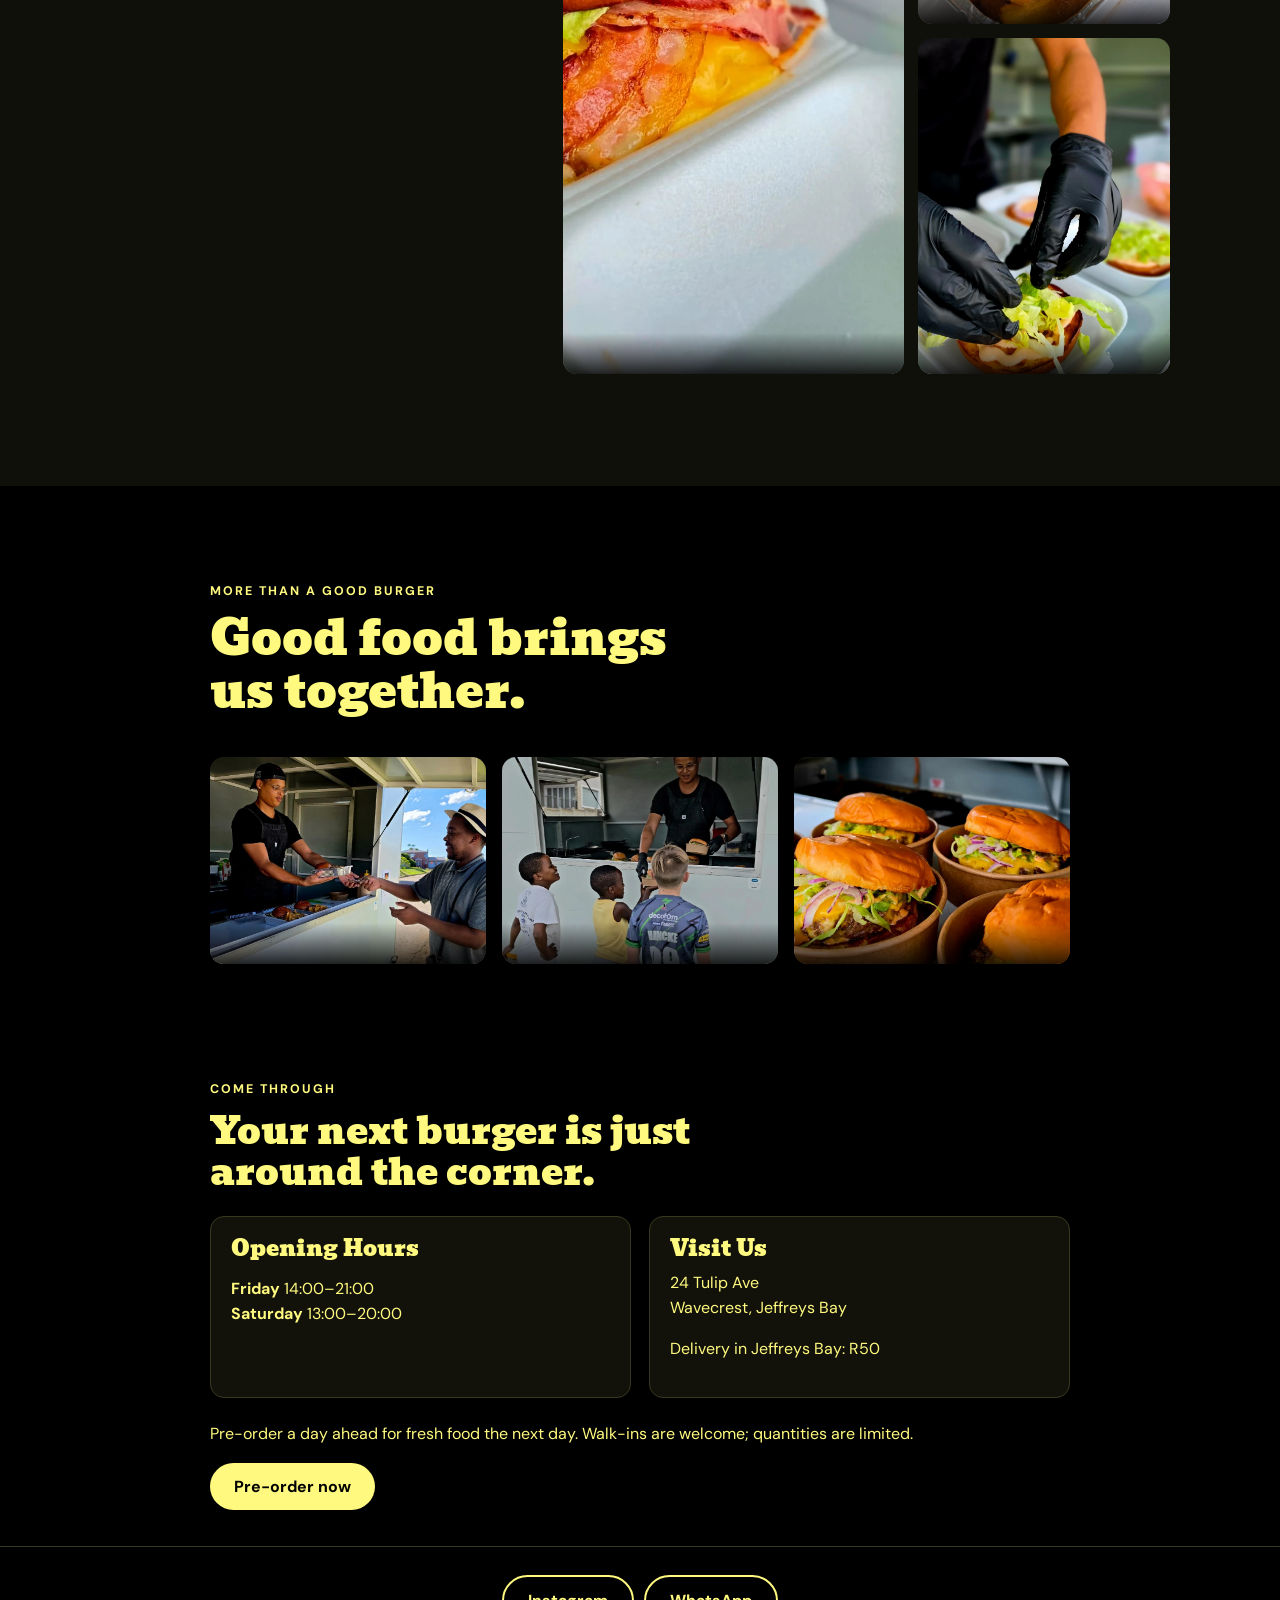
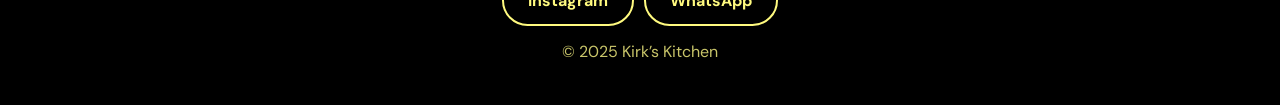
==== commit 7540f9cd: "Add files via upload" ====
--- a/index.html
+++ b/index.html
@@ -14,9 +14,9 @@
 </head>
 <body>
   <header><div class="wrap">
-    <a class="brand" href="index.html"><img src="logo.png" alt=""><span>Kirk’s Kitchen</span></a>
+    <a class="brand" href="index.html"><img src="logo.webp" alt=""><span>Kirk’s Kitchen</span></a>
     <button class="nav-toggle" type="button" aria-expanded="false" aria-controls="primary-navigation" aria-label="Open menu"><span></span><span></span><span></span></button>
-    <nav id="primary-navigation" aria-label="Main"><a href="index.html" aria-current="page">Home</a><a href="products.html">Products</a><a href="about.html">About</a><a href="contact.html">Contact</a><a class="cartlink" href="cart.html">Cart (<span data-cart-count>0</span>)</a></nav>
+    <nav id="primary-navigation" aria-label="Main"><a href="index.html" aria-current="page">Home</a><a href="products.html">Menu</a><a href="about.html">About</a><a href="contact.html">Contact</a><a class="cartlink" href="cart.html">Cart (<span data-cart-count>0</span>)</a></nav>
   </div></header>
   <p id="site-error" class="err site-error wrap" role="alert" hidden></p>
   <main>
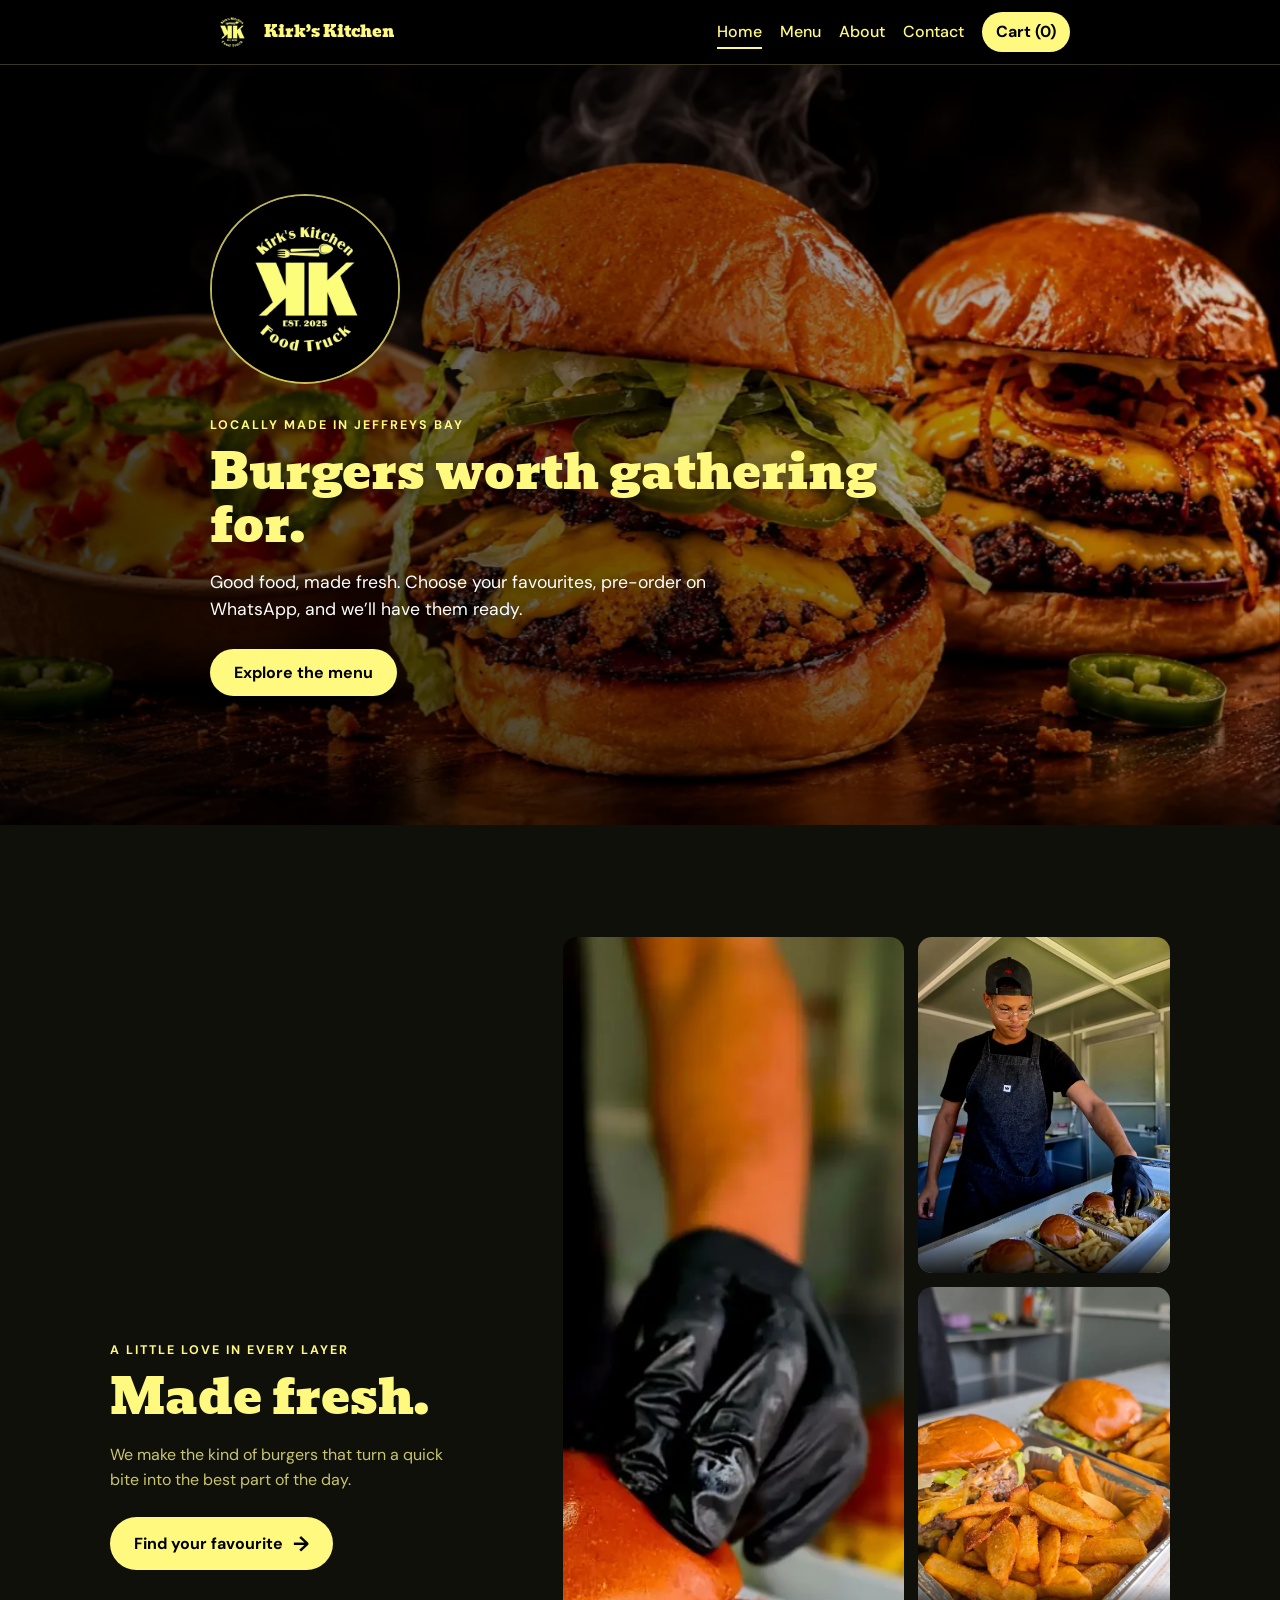
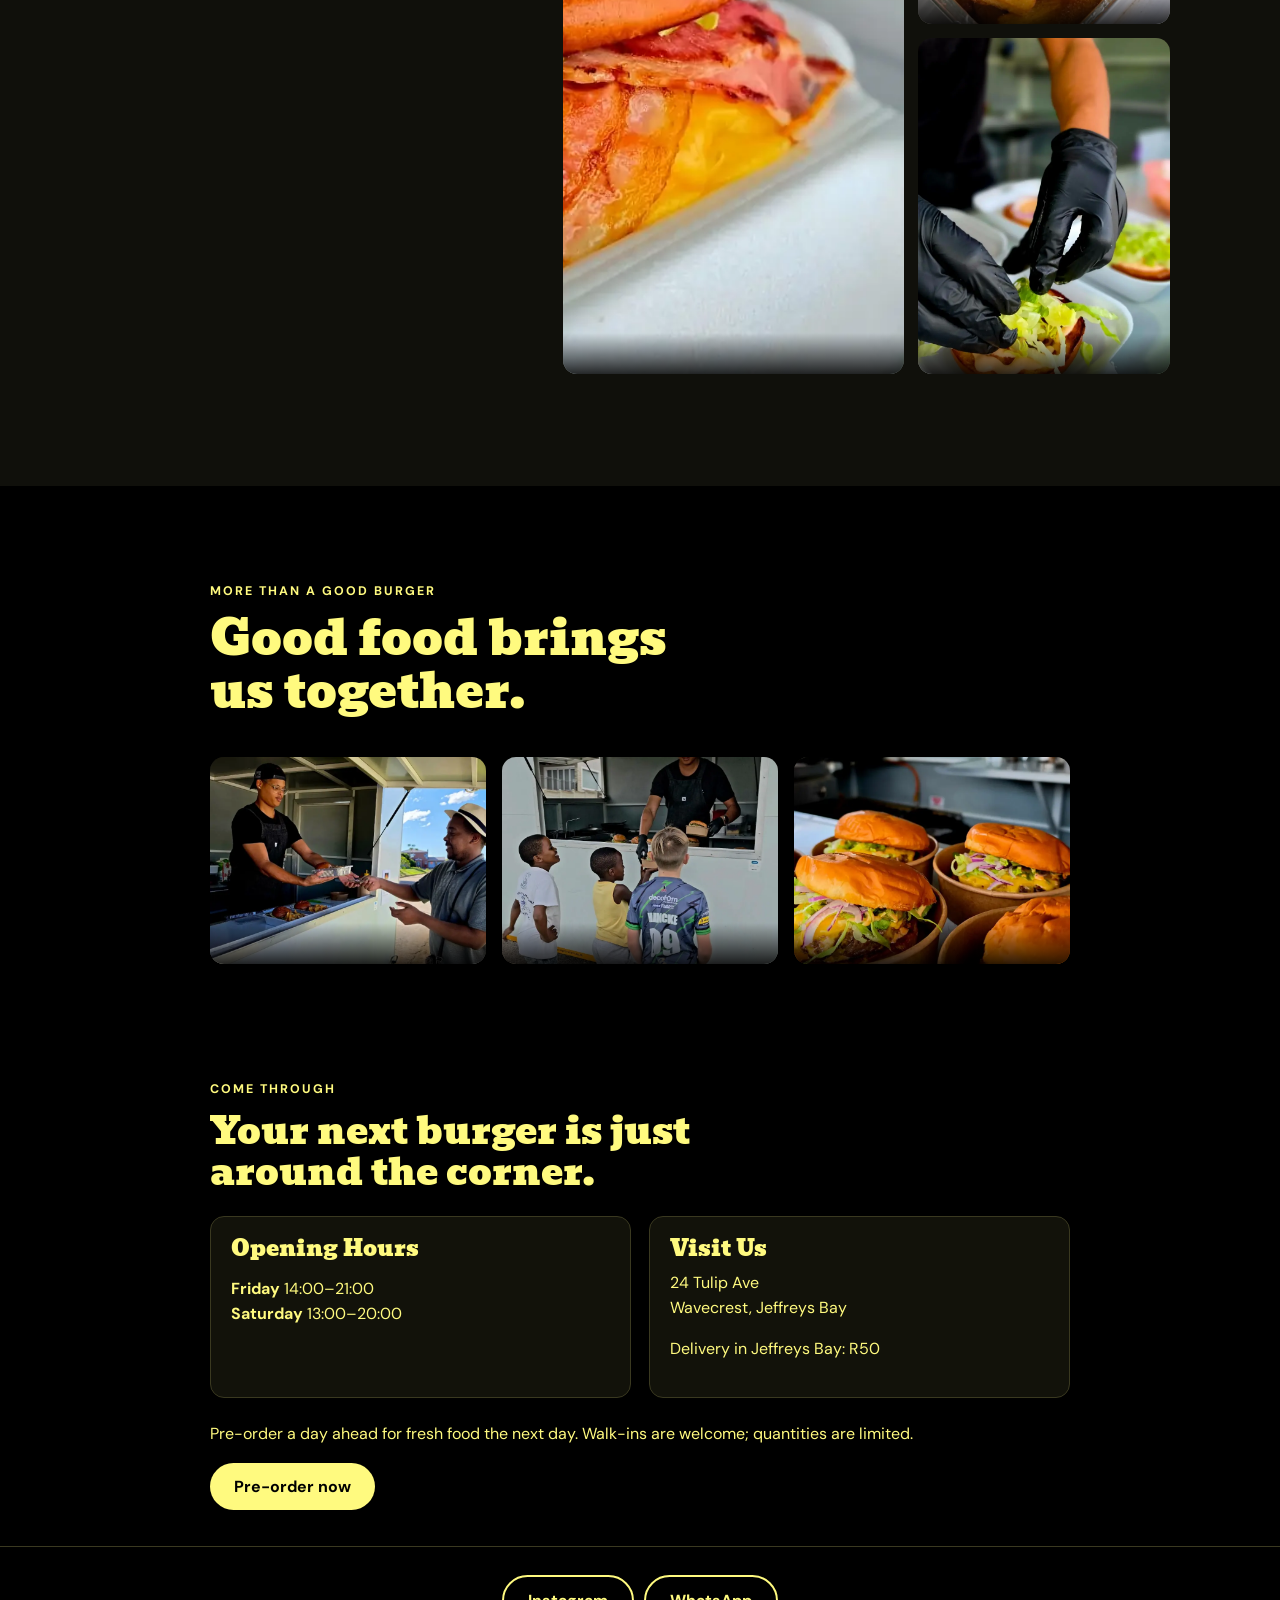
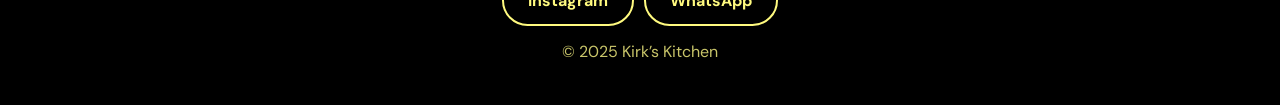
==== commit 88b73cd9: "Add files via upload" ====
--- a/index.html
+++ b/index.html
@@ -38,7 +38,7 @@
           <p class="section-kicker">A little love in every layer</p>
           <h2>Made fresh.</h2>
           <p>We make the kind of burgers that turn a quick bite into the best part of the day.</p>
-          <a class="text-link" href="products.html">Find your next favourite <span aria-hidden="true">→</span></a>
+          <a class="btn text-link" href="products.html">Find your favourite <span aria-hidden="true">→</span></a>
         </div>
         <div class="food-collage" aria-label="Fresh burgers and kitchen moments">
           <figure class="collage-card collage-feature">
--- a/site.css
+++ b/site.css
@@ -115,7 +115,7 @@
   transition: transform 180ms ease, box-shadow 180ms ease;
 }
 
-main { min-height: 55vh; animation: rise-in 550ms ease-out both; }
+main { min-height: 55vh; }
 section { padding: 36px 0; }
 .hero {
   position: relative;
@@ -172,7 +172,6 @@
   margin: 0;
   font-size: clamp(1.9rem, 7vw, 3rem);
   text-shadow: 0 2px 18px rgb(0 0 0 / 60%);
-  animation: rise-in 650ms 200ms ease-out both;
 }
 .hero-content > p:not(.hero-kicker) {
   max-width: 42ch;
@@ -251,6 +250,7 @@
   text-decoration: none;
   transition: transform 180ms ease, box-shadow 180ms ease, background-size 260ms ease, color 180ms ease;
 }
+.btn.text-link { display: inline-flex; align-items: center; gap: 10px; }
 .btn.ghost { border: 2px solid var(--ink); background: none; color: var(--ink); }
 .btn:not(.ghost) { background-image: linear-gradient(var(--on), var(--on)); background-repeat: no-repeat; background-size: 0 100%; }
 .cat { margin: 30px 0 4px; color: var(--dim); font: 1.25rem Bevan, Georgia, serif; }
@@ -263,6 +263,7 @@
   border-bottom: 1px solid var(--line);
   animation: rise-in 450ms ease-out both;
 }
+.item-with-options { grid-template-columns: minmax(0, 1fr) auto; }
 .item p { grid-column: 1; margin: 2px 0 0; color: var(--dim); font-size: .95rem; }
 .item .price { font-size: 1.1rem; font-weight: 700; }
 .item .act {
@@ -273,6 +274,60 @@
   align-items: flex-end;
   gap: 8px;
 }
+.item .burger-actions { width: 190px; align-items: flex-start; }
+.addon-option {
+  position: relative;
+  display: inline-flex;
+  align-items: center;
+  max-width: 100%;
+  margin: 0;
+  border: 1px solid var(--line);
+  border-radius: 99px;
+  padding: 7px 11px;
+  background: var(--panel);
+  color: var(--dim);
+  cursor: pointer;
+  font-size: .82rem;
+  font-weight: 700;
+  transition: border-color 180ms ease, background-color 180ms ease, color 180ms ease;
+}
+.addon-option span { position: relative; display: inline-flex; align-items: center; gap: 9px; }
+.addon-option span::before {
+  width: 17px;
+  height: 17px;
+  flex: 0 0 auto;
+  border: 1px solid var(--dim);
+  border-radius: 5px;
+  background: #000;
+  content: "";
+  transition: border-color 180ms ease, background-color 180ms ease;
+}
+.addon-option input {
+  position: absolute;
+  width: 1px;
+  height: 1px;
+  margin: -1px;
+  padding: 0;
+  overflow: hidden;
+  clip-path: inset(50%);
+  white-space: nowrap;
+  border: 0;
+  opacity: 0;
+}
+.addon-option input:checked + span::before { border-color: var(--ink); background: var(--ink); }
+.addon-option input:checked + span::after {
+  position: absolute;
+  top: 50%;
+  left: 6px;
+  width: 5px;
+  height: 9px;
+  border: solid var(--on);
+  border-width: 0 2px 2px 0;
+  content: "";
+  transform: translateY(-65%) rotate(45deg);
+}
+.addon-option input:focus-visible + span::before { outline: 2px solid var(--ink); outline-offset: 3px; }
+.addon-option.selected { border-color: var(--ink); background: rgb(255 250 127 / 8%); color: var(--ink); }
 .qty { display: flex; align-items: center; gap: 10px; }
 .qty button {
   width: 38px;
@@ -375,6 +430,9 @@
   .hero-actions { justify-content: center; }
   .feature-layout { grid-template-columns: 1fr; }
   .feature-copy { max-width: 50ch; }
+  .item-with-options { grid-template-columns: minmax(0, 1fr); }
+  .item-with-options .act { grid-column: 1; grid-row: auto; width: 100%; align-items: stretch; }
+  .item .burger-actions { width: 100%; max-width: 360px; }
   .food-collage { grid-template-rows: repeat(3, minmax(130px, 30vw)); }
   .community-heading { align-items: start; flex-direction: column; gap: 4px; }
   .info-grid { grid-template-columns: 1fr; }
